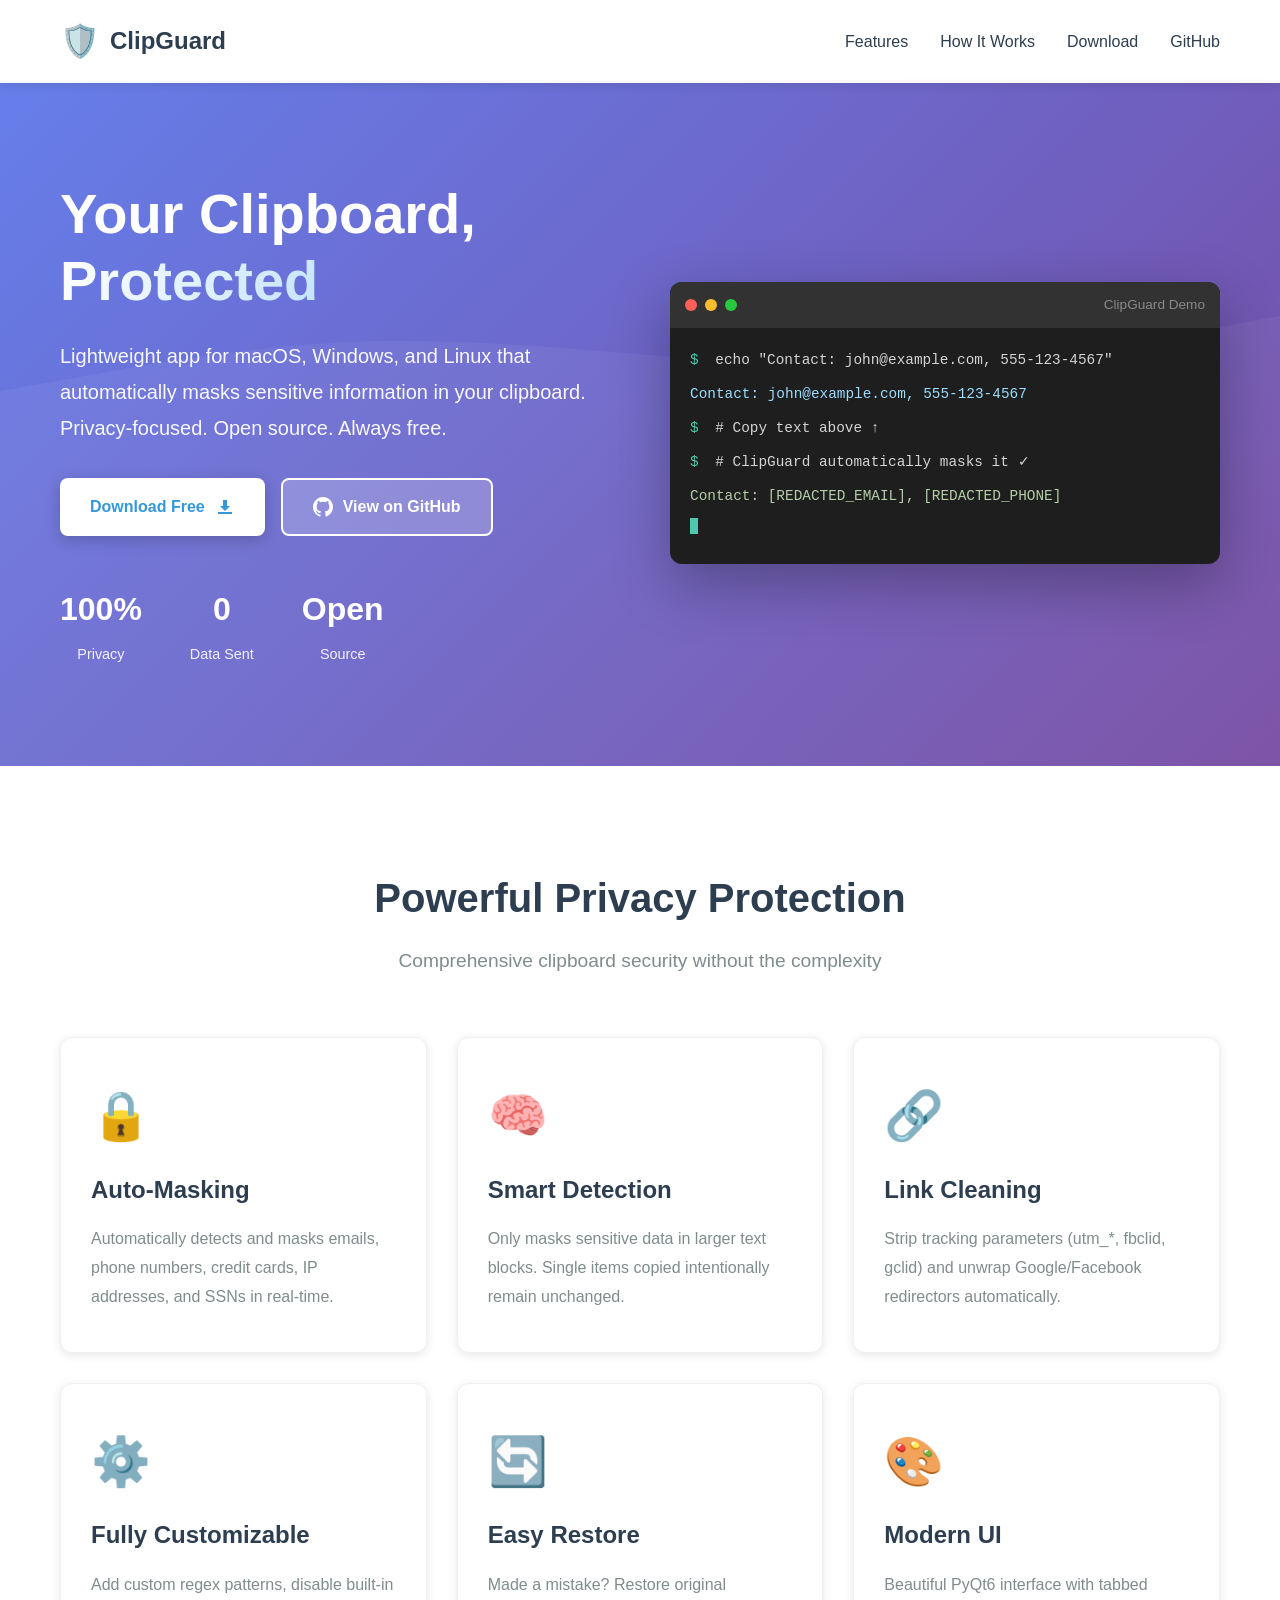
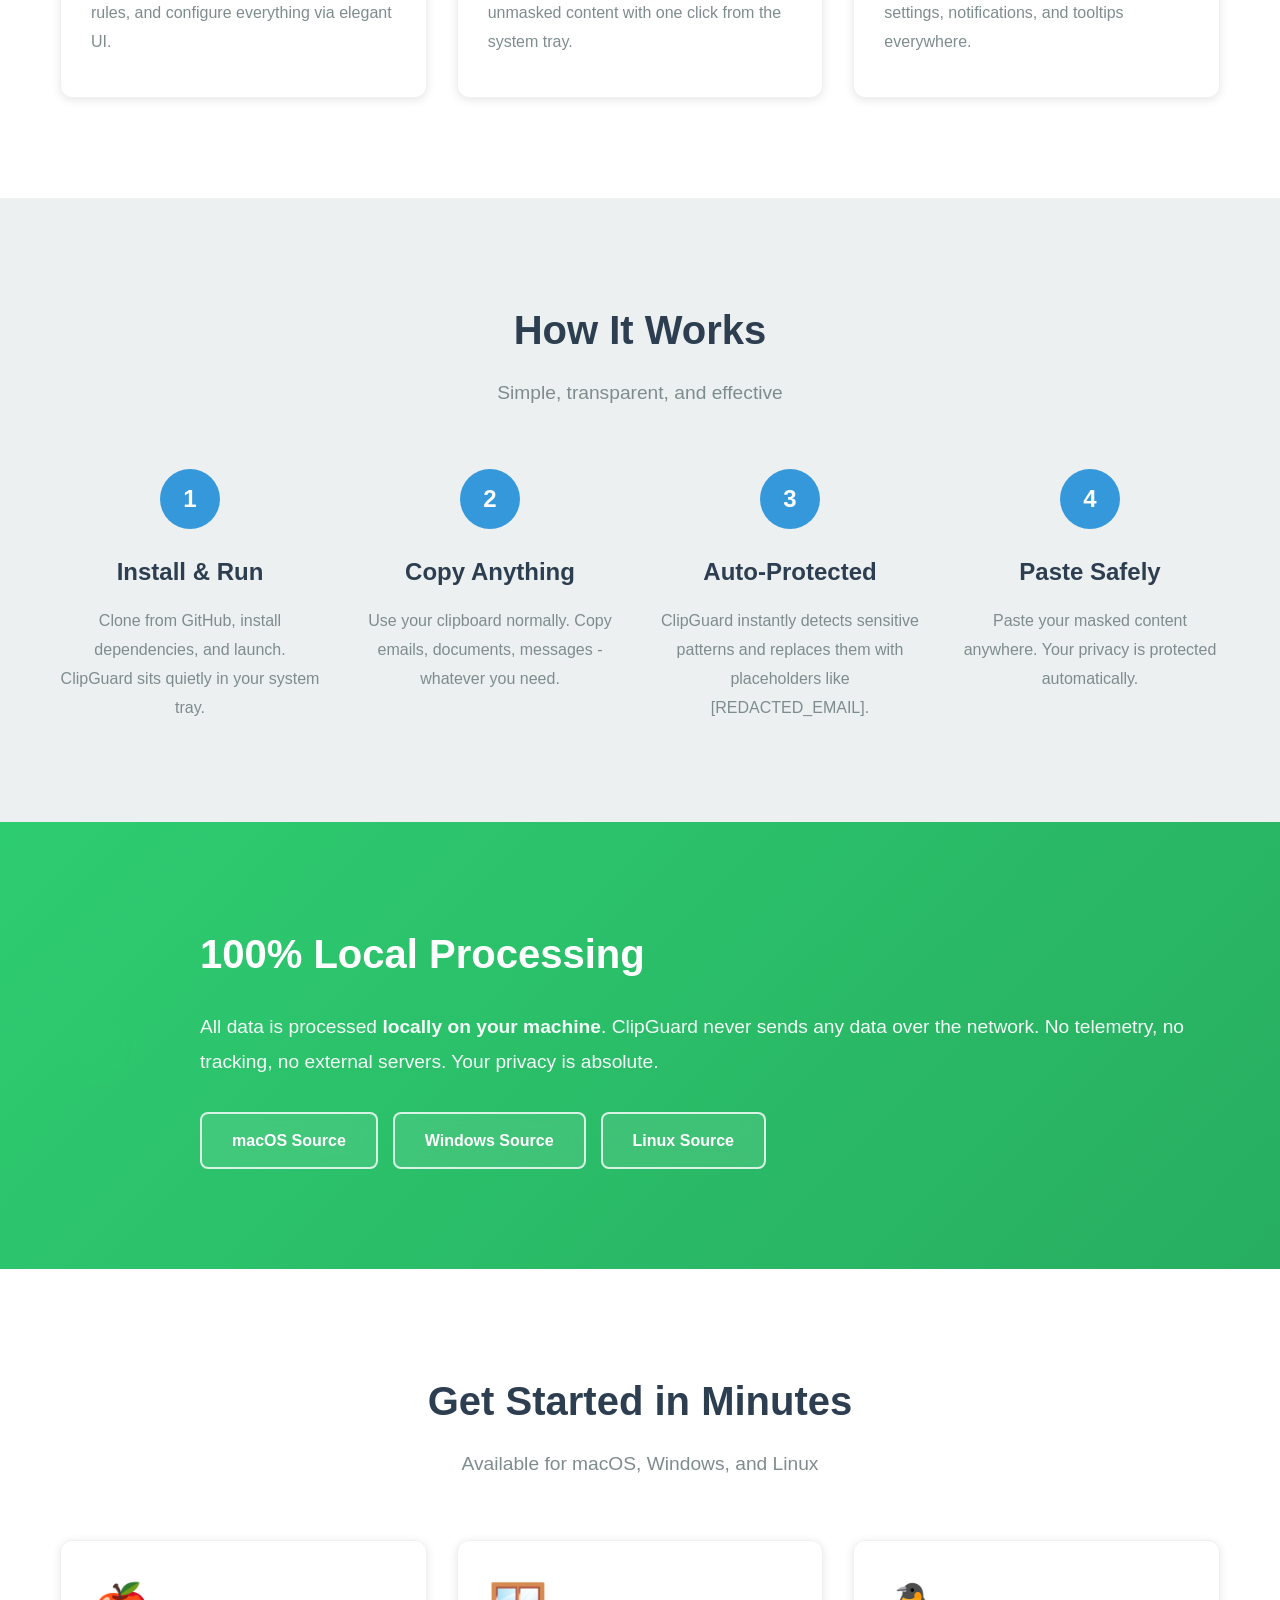
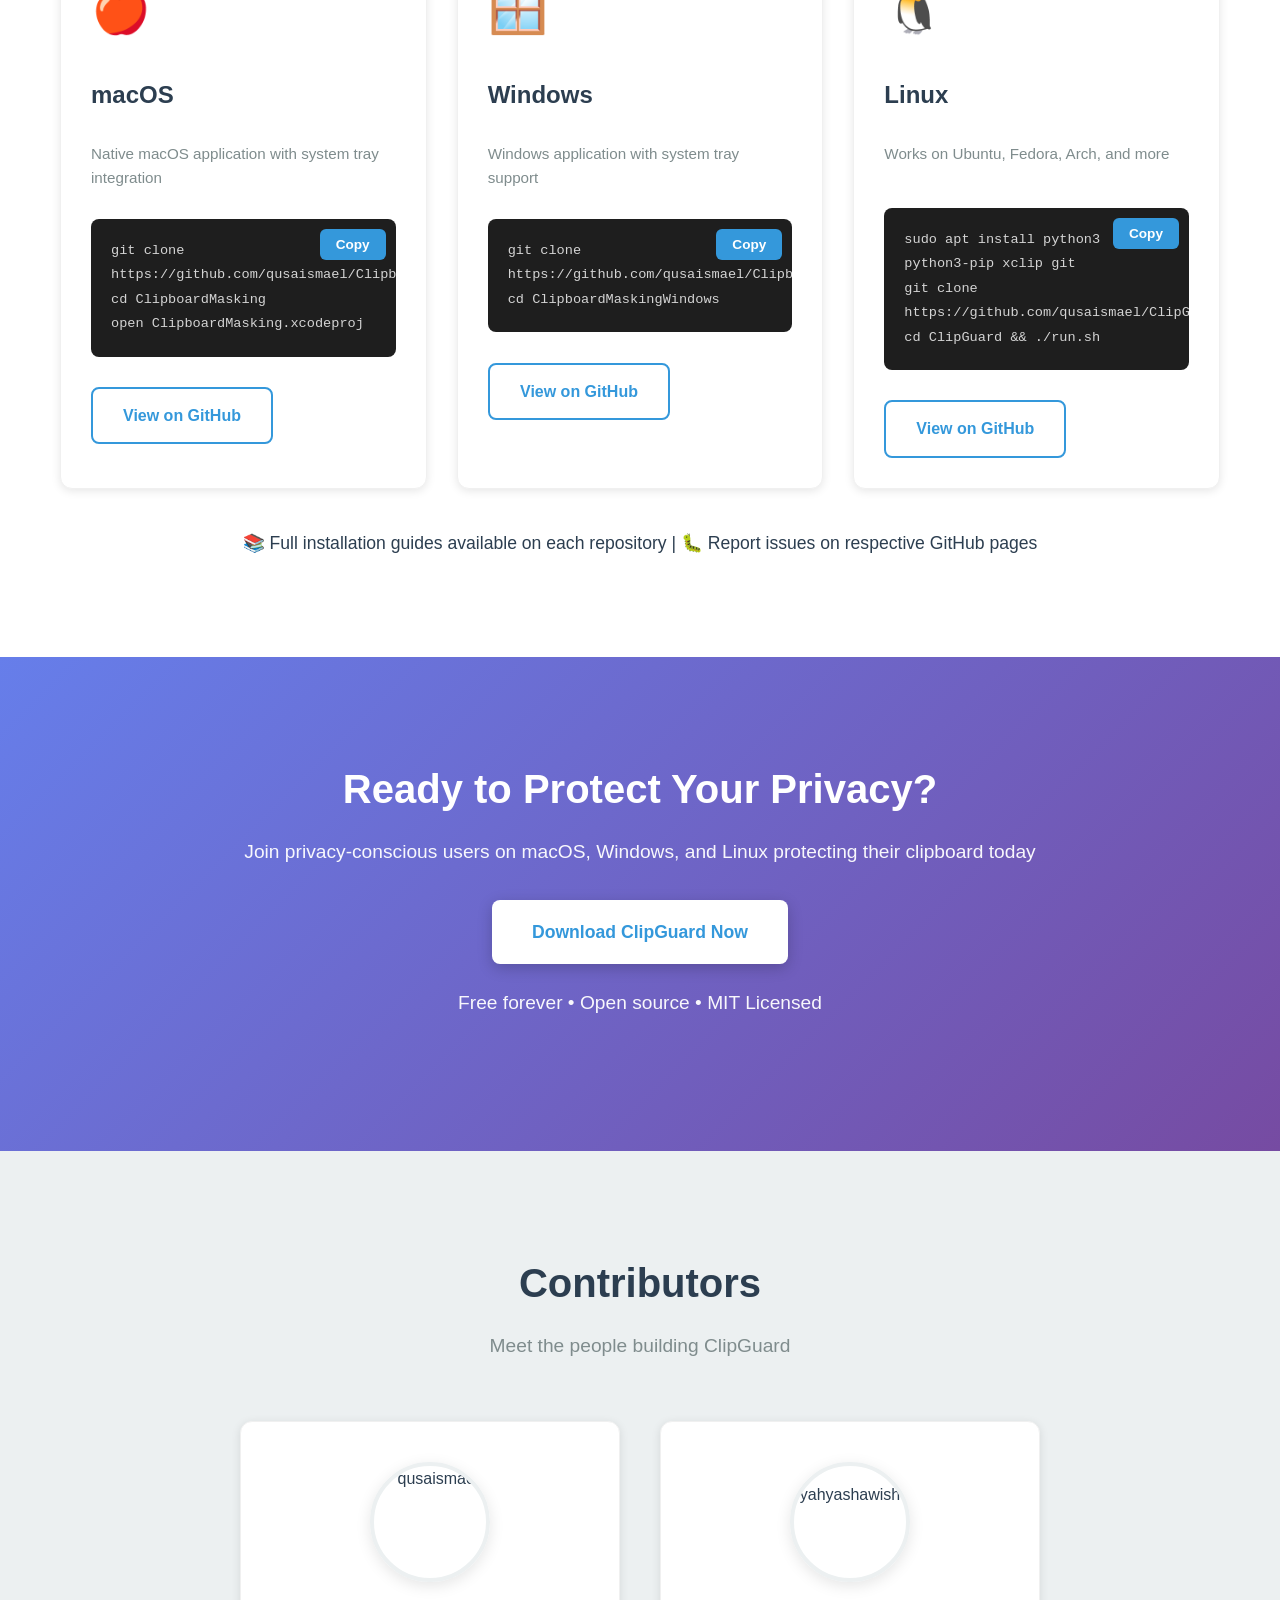
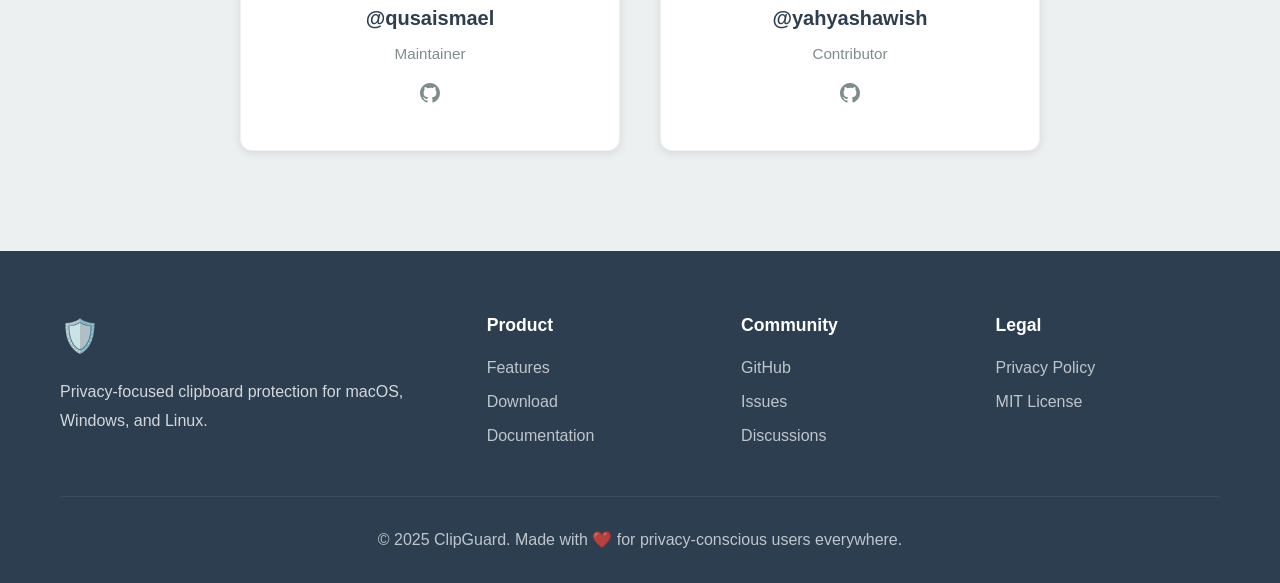
==== index.html @ 26ef67e1 "fix: copy visible ClipGuard commands and expose mobile menu" ====
<!DOCTYPE html>
<html lang="en">
<head>
    <meta charset="UTF-8">
    <meta name="viewport" content="width=device-width, initial-scale=1.0">
    <meta name="description" content="ClipGuard - Privacy-focused clipboard protection for macOS, Windows, and Linux. Automatically mask sensitive data like emails, phone numbers, and credit cards.">
    <meta name="keywords" content="clipboard, privacy, macOS, Windows, Linux, security, data masking, open source">
    <meta name="author" content="ClipGuard">
    <meta property="og:title" content="ClipGuard - Protect Your Clipboard Privacy">
    <meta property="og:description" content="Lightweight system tray app that automatically masks sensitive information in your clipboard. Available for macOS, Windows, and Linux.">
    <meta property="og:type" content="website">
    <meta property="og:url" content="https://clipguard.dev">
    <meta name="twitter:card" content="summary_large_image">
    <title>ClipGuard - Protect Your Clipboard Privacy</title>
    <link rel="stylesheet" href="css/styles.css">
    <link rel="icon" type="image/svg+xml" href="data:image/svg+xml,<svg xmlns='http://www.w3.org/2000/svg' viewBox='0 0 100 100'><text y='.9em' font-size='90'>🛡️</text></svg>">
</head>
<body>
    <!-- Navigation -->
    <nav class="navbar">
        <div class="container nav-container">
            <div class="logo">
                <span class="logo-icon">🛡️</span>
                <span class="logo-text">ClipGuard</span>
            </div>
            <ul class="nav-links" id="primary-nav">
                <li><a href="#features">Features</a></li>
                <li><a href="#how-it-works">How It Works</a></li>
                <li><a href="#download">Download</a></li>
                <li><a href="https://github.com/qusaismael/ClipGuard" target="_blank">GitHub</a></li>
            </ul>
            <button type="button" class="hamburger" aria-label="Menu" aria-expanded="false" aria-controls="primary-nav">
                <span></span>
                <span></span>
                <span></span>
            </button>
        </div>
    </nav>

    <!-- Hero Section -->
    <section class="hero">
        <div class="container">
            <div class="hero-content">
                <div class="hero-text">
                    <h1 class="hero-title">Your Clipboard, <span class="gradient-text">Protected</span></h1>
                    <p class="hero-subtitle">Lightweight app for macOS, Windows, and Linux that automatically masks sensitive information in your clipboard. Privacy-focused. Open source. Always free.</p>
                    <div class="hero-buttons">
                        <a href="#download" class="btn btn-primary">
                            <span>Download Free</span>
                            <svg width="20" height="20" viewBox="0 0 20 20" fill="none">
                                <path d="M10 14L5 9H8V3H12V9H15L10 14Z" fill="currentColor"/>
                                <path d="M3 17H17V15H3V17Z" fill="currentColor"/>
                            </svg>
                        </a>
                        <a href="https://github.com/qusaismael/ClipGuard" class="btn btn-secondary" target="_blank">
                            <svg width="20" height="20" viewBox="0 0 20 20" fill="currentColor">
                                <path d="M10 0C4.477 0 0 4.477 0 10c0 4.42 2.865 8.166 6.839 9.489.5.092.682-.217.682-.482 0-.237-.008-.866-.013-1.7-2.782.603-3.369-1.34-3.369-1.34-.454-1.156-1.11-1.463-1.11-1.463-.908-.62.069-.608.069-.608 1.003.07 1.531 1.03 1.531 1.03.892 1.529 2.341 1.087 2.91.831.092-.646.35-1.086.636-1.336-2.22-.253-4.555-1.11-4.555-4.943 0-1.091.39-1.984 1.029-2.683-.103-.253-.446-1.27.098-2.647 0 0 .84-.269 2.75 1.025A9.578 9.578 0 0110 4.836c.85.004 1.705.114 2.504.336 1.909-1.294 2.747-1.025 2.747-1.025.546 1.377.203 2.394.1 2.647.64.699 1.028 1.592 1.028 2.683 0 3.842-2.339 4.687-4.566 4.935.359.309.678.919.678 1.852 0 1.336-.012 2.415-.012 2.743 0 .267.18.578.688.48C17.137 18.163 20 14.418 20 10c0-5.523-4.477-10-10-10z"/>
                            </svg>
                            <span>View on GitHub</span>
                        </a>
                    </div>
                    <div class="hero-stats">
                        <div class="stat">
                            <div class="stat-number">100%</div>
                            <div class="stat-label">Privacy</div>
                        </div>
                        <div class="stat">
                            <div class="stat-number">0</div>
                            <div class="stat-label">Data Sent</div>
                        </div>
                        <div class="stat">
                            <div class="stat-number">Open</div>
                            <div class="stat-label">Source</div>
                        </div>
                    </div>
                </div>
                <div class="hero-visual">
                    <div class="terminal-window">
                        <div class="terminal-header">
                            <span class="terminal-dot red"></span>
                            <span class="terminal-dot yellow"></span>
                            <span class="terminal-dot green"></span>
                            <span class="terminal-title">ClipGuard Demo</span>
                        </div>
                        <div class="terminal-body">
                            <div class="terminal-line">
                                <span class="prompt">$</span> echo "Contact: john@example.com, 555-123-4567"
                            </div>
                            <div class="terminal-line output">
                                <span class="before-mask">Contact: john@example.com, 555-123-4567</span>
                            </div>
                            <div class="terminal-line">
                                <span class="prompt">$</span> # Copy text above ↑
                            </div>
                            <div class="terminal-line">
                                <span class="prompt">$</span> # ClipGuard automatically masks it ✓
                            </div>
                            <div class="terminal-line output">
                                <span class="after-mask">Contact: [REDACTED_EMAIL], [REDACTED_PHONE]</span>
                            </div>
                            <div class="terminal-cursor"></div>
                        </div>
                    </div>
                </div>
            </div>
        </div>
    </section>

    <!-- Features Section -->
    <section id="features" class="features">
        <div class="container">
            <div class="section-header">
                <h2>Powerful Privacy Protection</h2>
                <p>Comprehensive clipboard security without the complexity</p>
            </div>
            <div class="features-grid">
                <div class="feature-card">
                    <div class="feature-icon">🔒</div>
                    <h3>Auto-Masking</h3>
                    <p>Automatically detects and masks emails, phone numbers, credit cards, IP addresses, and SSNs in real-time.</p>
                </div>
                <div class="feature-card">
                    <div class="feature-icon">🧠</div>
                    <h3>Smart Detection</h3>
                    <p>Only masks sensitive data in larger text blocks. Single items copied intentionally remain unchanged.</p>
                </div>
                <div class="feature-card">
                    <div class="feature-icon">🔗</div>
                    <h3>Link Cleaning</h3>
                    <p>Strip tracking parameters (utm_*, fbclid, gclid) and unwrap Google/Facebook redirectors automatically.</p>
                </div>
                <div class="feature-card">
                    <div class="feature-icon">⚙️</div>
                    <h3>Fully Customizable</h3>
                    <p>Add custom regex patterns, disable built-in rules, and configure everything via elegant UI.</p>
                </div>
                <div class="feature-card">
                    <div class="feature-icon">🔄</div>
                    <h3>Easy Restore</h3>
                    <p>Made a mistake? Restore original unmasked content with one click from the system tray.</p>
                </div>
                <div class="feature-card">
                    <div class="feature-icon">🎨</div>
                    <h3>Modern UI</h3>
                    <p>Beautiful PyQt6 interface with tabbed settings, notifications, and tooltips everywhere.</p>
                </div>
            </div>
        </div>
    </section>

    <!-- How It Works Section -->
    <section id="how-it-works" class="how-it-works">
        <div class="container">
            <div class="section-header">
                <h2>How It Works</h2>
                <p>Simple, transparent, and effective</p>
            </div>
            <div class="steps">
                <div class="step">
                    <div class="step-number">1</div>
                    <div class="step-content">
                        <h3>Install & Run</h3>
                        <p>Clone from GitHub, install dependencies, and launch. ClipGuard sits quietly in your system tray.</p>
                    </div>
                </div>
                <div class="step">
                    <div class="step-number">2</div>
                    <div class="step-content">
                        <h3>Copy Anything</h3>
                        <p>Use your clipboard normally. Copy emails, documents, messages - whatever you need.</p>
                    </div>
                </div>
                <div class="step">
                    <div class="step-number">3</div>
                    <div class="step-content">
                        <h3>Auto-Protected</h3>
                        <p>ClipGuard instantly detects sensitive patterns and replaces them with placeholders like [REDACTED_EMAIL].</p>
                    </div>
                </div>
                <div class="step">
                    <div class="step-number">4</div>
                    <div class="step-content">
                        <h3>Paste Safely</h3>
                        <p>Paste your masked content anywhere. Your privacy is protected automatically.</p>
                    </div>
                </div>
            </div>
        </div>
    </section>

    <!-- Security Section -->
    <section class="security">
        <div class="container">
            <div class="security-content">
                <div class="security-badge">
                    <svg width="80" height="80" viewBox="0 0 80 80" fill="none">
                        <circle cx="40" cy="40" r="35" stroke="#2ECC71" stroke-width="3" fill="none" opacity="0.2"/>
                        <circle cx="40" cy="40" r="28" fill="#2ECC71" opacity="0.1"/>
                        <text x="40" y="55" font-size="45" text-anchor="middle">🔐</text>
                    </svg>
                </div>
                <div class="security-text">
                    <h2>100% Local Processing</h2>
                    <p>All data is processed <strong>locally on your machine</strong>. ClipGuard never sends any data over the network. No telemetry, no tracking, no external servers. Your privacy is absolute.</p>
                    <div class="security-buttons">
                        <a href="https://github.com/qusaismael/ClipboardMasking" class="btn btn-outline" target="_blank">macOS Source</a>
                        <a href="https://github.com/qusaismael/ClipboardMaskingWindows" class="btn btn-outline" target="_blank">Windows Source</a>
                        <a href="https://github.com/qusaismael/ClipGuard" class="btn btn-outline" target="_blank">Linux Source</a>
                    </div>
                </div>
            </div>
        </div>
    </section>

    <!-- Download Section -->
    <section id="download" class="download">
        <div class="container">
            <div class="section-header">
                <h2>Get Started in Minutes</h2>
                <p>Available for macOS, Windows, and Linux</p>
            </div>
            <div class="download-cards">
                <div class="download-card">
                    <div class="distro-icon">🍎</div>
                    <h3>macOS</h3>
                    <p class="os-description">Native macOS application with system tray integration</p>
                    <div class="code-block">
                        <code>git clone https://github.com/qusaismael/ClipboardMasking.git
cd ClipboardMasking
open ClipboardMasking.xcodeproj</code>
                        <button class="copy-btn">Copy</button>
                    </div>
                    <div class="download-links">
                        <a href="https://github.com/qusaismael/ClipboardMasking" class="btn btn-outline" target="_blank">View on GitHub</a>
                    </div>
                </div>
                <div class="download-card">
                    <div class="distro-icon">🪟</div>
                    <h3>Windows</h3>
                    <p class="os-description">Windows application with system tray support</p>
                    <div class="code-block">
                        <code>git clone https://github.com/qusaismael/ClipboardMaskingWindows.git
cd ClipboardMaskingWindows
</code>
                        <button class="copy-btn">Copy</button>
                    </div>
                    <div class="download-links">
                        <a href="https://github.com/qusaismael/ClipboardMaskingWindows" class="btn btn-outline" target="_blank">View on GitHub</a>
                    </div>
                </div>
                <div class="download-card">
                    <div class="distro-icon">🐧</div>
                    <h3>Linux</h3>
                    <p class="os-description">Works on Ubuntu, Fedora, Arch, and more</p>
                    <div class="code-block">
                        <code>sudo apt install python3 python3-pip xclip git
git clone https://github.com/qusaismael/ClipGuard.git
cd ClipGuard && ./run.sh</code>
                        <button class="copy-btn">Copy</button>
                    </div>
                    <div class="download-links">
                        <a href="https://github.com/qusaismael/ClipGuard" class="btn btn-outline" target="_blank">View on GitHub</a>
                    </div>
                </div>
            </div>
            <div class="download-footer">
                <p>📚 Full installation guides available on each repository | 🐛 Report issues on respective GitHub pages</p>
            </div>
        </div>
    </section>

    <!-- CTA Section -->
    <section class="cta">
        <div class="container">
            <h2>Ready to Protect Your Privacy?</h2>
            <p>Join privacy-conscious users on macOS, Windows, and Linux protecting their clipboard today</p>
            <a href="#download" class="btn btn-primary btn-large">Download ClipGuard Now</a>
            <p class="cta-note">Free forever • Open source • MIT Licensed</p>
        </div>
    </section>

    <!-- Contributors Section -->
    <section class="contributors">
        <div class="container">
            <div class="section-header">
                <h2>Contributors</h2>
                <p>Meet the people building ClipGuard</p>
            </div>
            <div class="contributors-grid">
                <a href="https://github.com/qusaismael" target="_blank" class="contributor-card">
                    <div class="contributor-avatar">
                        <img src="https://avatars.githubusercontent.com/u/192235066?v=4" alt="qusaismael">
                    </div>
                    <h3>@qusaismael</h3>
                    <p class="contributor-role">Maintainer</p>
                    <div class="github-icon">
                        <svg width="20" height="20" viewBox="0 0 20 20" fill="currentColor">
                            <path d="M10 0C4.477 0 0 4.477 0 10c0 4.42 2.865 8.166 6.839 9.489.5.092.682-.217.682-.482 0-.237-.008-.866-.013-1.7-2.782.603-3.369-1.34-3.369-1.34-.454-1.156-1.11-1.463-1.11-1.463-.908-.62.069-.608.069-.608 1.003.07 1.531 1.03 1.531 1.03.892 1.529 2.341 1.087 2.91.831.092-.646.35-1.086.636-1.336-2.22-.253-4.555-1.11-4.555-4.943 0-1.091.39-1.984 1.029-2.683-.103-.253-.446-1.27.098-2.647 0 0 .84-.269 2.75 1.025A9.578 9.578 0 0110 4.836c.85.004 1.705.114 2.504.336 1.909-1.294 2.747-1.025 2.747-1.025.546 1.377.203 2.394.1 2.647.64.699 1.028 1.592 1.028 2.683 0 3.842-2.339 4.687-4.566 4.935.359.309.678.919.678 1.852 0 1.336-.012 2.415-.012 2.743 0 .267.18.578.688.48C17.137 18.163 20 14.418 20 10c0-5.523-4.477-10-10-10z"/>
                        </svg>
                    </div>
                </a>
                <a href="https://github.com/yahyashawish" target="_blank" class="contributor-card">
                    <div class="contributor-avatar">
                        <img src="https://avatars.githubusercontent.com/u/190113223?v=4" alt="yahyashawish">
                    </div>
                    <h3>@yahyashawish</h3>
                    <p class="contributor-role">Contributor</p>
                    <div class="github-icon">
                        <svg width="20" height="20" viewBox="0 0 20 20" fill="currentColor">
                            <path d="M10 0C4.477 0 0 4.477 0 10c0 4.42 2.865 8.166 6.839 9.489.5.092.682-.217.682-.482 0-.237-.008-.866-.013-1.7-2.782.603-3.369-1.34-3.369-1.34-.454-1.156-1.11-1.463-1.11-1.463-.908-.62.069-.608.069-.608 1.003.07 1.531 1.03 1.531 1.03.892 1.529 2.341 1.087 2.91.831.092-.646.35-1.086.636-1.336-2.22-.253-4.555-1.11-4.555-4.943 0-1.091.39-1.984 1.029-2.683-.103-.253-.446-1.27.098-2.647 0 0 .84-.269 2.75 1.025A9.578 9.578 0 0110 4.836c.85.004 1.705.114 2.504.336 1.909-1.294 2.747-1.025 2.747-1.025.546 1.377.203 2.394.1 2.647.64.699 1.028 1.592 1.028 2.683 0 3.842-2.339 4.687-4.566 4.935.359.309.678.919.678 1.852 0 1.336-.012 2.415-.012 2.743 0 .267.18.578.688.48C17.137 18.163 20 14.418 20 10c0-5.523-4.477-10-10-10z"/>
                        </svg>
                    </div>
                </a>
            </div>
        </div>
    </section>

    <!-- Footer -->
    <footer class="footer">
        <div class="container">
            <div class="footer-content">
                <div class="footer-brand">
                    <div class="logo">
                        <span class="logo-icon">🛡️</span>
                        <span class="logo-text">ClipGuard</span>
                    </div>
                    <p>Privacy-focused clipboard protection for macOS, Windows, and Linux.</p>
                </div>
                <div class="footer-links">
                    <div class="footer-column">
                        <h4>Product</h4>
                        <ul>
                            <li><a href="#features">Features</a></li>
                            <li><a href="#download">Download</a></li>
                            <li><a href="https://github.com/qusaismael/ClipGuard#readme" target="_blank">Documentation</a></li>
                        </ul>
                    </div>
                    <div class="footer-column">
                        <h4>Community</h4>
                        <ul>
                            <li><a href="https://github.com/qusaismael/ClipGuard" target="_blank">GitHub</a></li>
                            <li><a href="https://github.com/qusaismael/ClipGuard/issues" target="_blank">Issues</a></li>
                            <li><a href="https://github.com/qusaismael/ClipGuard/discussions" target="_blank">Discussions</a></li>
                        </ul>
                    </div>
                    <div class="footer-column">
                        <h4>Legal</h4>
                        <ul>
                            <li><a href="privacy.html">Privacy Policy</a></li>
                            <li><a href="https://github.com/qusaismael/ClipGuard/blob/main/LICENSE" target="_blank">MIT License</a></li>
                        </ul>
                    </div>
                </div>
            </div>
            <div class="footer-bottom">
                <p>&copy; 2025 ClipGuard. Made with ❤️ for privacy-conscious users everywhere.</p>
            </div>
        </div>
    </footer>

    <script src="js/main.js"></script>
</body>
</html>
---- css/styles.css ----
/* Reset and Base Styles */
* {
    margin: 0;
    padding: 0;
    box-sizing: border-box;
}

:root {
    --primary-color: #3498db;
    --primary-dark: #2980b9;
    --secondary-color: #2ecc71;
    --danger-color: #e74c3c;
    --dark: #2c3e50;
    --dark-light: #34495e;
    --gray: #7f8c8d;
    --gray-light: #bdc3c7;
    --bg-light: #ecf0f1;
    --white: #ffffff;
    --shadow: 0 2px 10px rgba(0, 0, 0, 0.1);
    --shadow-lg: 0 10px 40px rgba(0, 0, 0, 0.15);
    --transition: all 0.3s cubic-bezier(0.4, 0, 0.2, 1);
}

html {
    scroll-behavior: smooth;
}

body {
    font-family: -apple-system, BlinkMacSystemFont, 'Segoe UI', Roboto, 'Helvetica Neue', Arial, sans-serif;
    line-height: 1.6;
    color: var(--dark);
    background: var(--white);
    overflow-x: hidden;
}

.container {
    max-width: 1200px;
    margin: 0 auto;
    padding: 0 20px;
}

/* Navigation */
.navbar {
    position: fixed;
    top: 0;
    left: 0;
    right: 0;
    background: rgba(255, 255, 255, 0.95);
    backdrop-filter: blur(10px);
    box-shadow: var(--shadow);
    z-index: 1000;
    padding: 1rem 0;
}

.nav-container {
    display: flex;
    justify-content: space-between;
    align-items: center;
}

.logo {
    display: flex;
    align-items: center;
    gap: 10px;
    font-size: 1.5rem;
    font-weight: 700;
    color: var(--dark);
}

.logo-icon {
    font-size: 2rem;
}

.nav-links {
    display: flex;
    list-style: none;
    gap: 2rem;
    align-items: center;
}

.nav-links a {
    text-decoration: none;
    color: var(--dark);
    font-weight: 500;
    transition: var(--transition);
    position: relative;
}

.nav-links a::after {
    content: '';
    position: absolute;
    bottom: -5px;
    left: 0;
    width: 0;
    height: 2px;
    background: var(--primary-color);
    transition: var(--transition);
}

.nav-links a:hover::after {
    width: 100%;
}

.nav-links a:hover {
    color: var(--primary-color);
}

.hamburger {
    display: none;
    flex-direction: column;
    gap: 5px;
    cursor: pointer;
    min-width: 44px;
    min-height: 44px;
    align-items: center;
    justify-content: center;
    padding: 0;
    border: 0;
    background: transparent;
    color: var(--dark);
}

.hamburger:focus-visible {
    outline: 3px solid currentColor;
    outline-offset: 2px;
}

.hamburger span {
    width: 25px;
    height: 3px;
    background: var(--dark);
    transition: var(--transition);
    border-radius: 3px;
}

/* Hero Section */
.hero {
    margin-top: 80px;
    padding: 100px 0;
    background: linear-gradient(135deg, #667eea 0%, #764ba2 100%);
    color: white;
    position: relative;
    overflow: hidden;
}

.hero::before {
    content: '';
    position: absolute;
    top: 0;
    left: 0;
    right: 0;
    bottom: 0;
    background: url('data:image/svg+xml,<svg xmlns="http://www.w3.org/2000/svg" viewBox="0 0 1440 320"><path fill="%23ffffff" fill-opacity="0.05" d="M0,96L48,112C96,128,192,160,288,160C384,160,480,128,576,122.7C672,117,768,139,864,133.3C960,128,1056,96,1152,90.7C1248,85,1344,107,1392,117.3L1440,128L1440,320L1392,320C1344,320,1248,320,1152,320C1056,320,960,320,864,320C768,320,672,320,576,320C480,320,384,320,288,320C192,320,96,320,48,320L0,320Z"></path></svg>') no-repeat bottom;
    background-size: cover;
}

.hero-content {
    display: grid;
    grid-template-columns: 1fr 1fr;
    gap: 60px;
    align-items: center;
    position: relative;
    z-index: 1;
}

.hero-title {
    font-size: 3.5rem;
    font-weight: 800;
    line-height: 1.2;
    margin-bottom: 1.5rem;
}

.gradient-text {
    background: linear-gradient(120deg, #fff 0%, #c3e4ff 100%);
    -webkit-background-clip: text;
    -webkit-text-fill-color: transparent;
    background-clip: text;
}

.hero-subtitle {
    font-size: 1.25rem;
    line-height: 1.8;
    margin-bottom: 2rem;
    opacity: 0.95;
}

.hero-buttons {
    display: flex;
    gap: 1rem;
    margin-bottom: 3rem;
    flex-wrap: wrap;
}

.btn {
    display: inline-flex;
    align-items: center;
    gap: 10px;
    padding: 14px 30px;
    border-radius: 8px;
    text-decoration: none;
    font-weight: 600;
    transition: var(--transition);
    cursor: pointer;
    border: none;
    font-size: 1rem;
}

.btn-primary {
    background: var(--white);
    color: var(--primary-color);
    box-shadow: 0 4px 15px rgba(0, 0, 0, 0.2);
}

.btn-primary:hover {
    transform: translateY(-2px);
    box-shadow: 0 6px 20px rgba(0, 0, 0, 0.3);
}

.btn-secondary {
    background: rgba(255, 255, 255, 0.2);
    color: white;
    border: 2px solid white;
}

.btn-secondary:hover {
    background: white;
    color: var(--primary-color);
}

.btn-outline {
    background: transparent;
    color: var(--primary-color);
    border: 2px solid var(--primary-color);
}

.btn-outline:hover {
    background: var(--primary-color);
    color: white;
}

.btn-large {
    padding: 18px 40px;
    font-size: 1.1rem;
}

.hero-stats {
    display: flex;
    gap: 3rem;
}

.stat {
    text-align: center;
}

.stat-number {
    font-size: 2rem;
    font-weight: 700;
    margin-bottom: 0.5rem;
}

.stat-label {
    font-size: 0.9rem;
    opacity: 0.9;
}

/* Terminal Window */
.terminal-window {
    background: #1e1e1e;
    border-radius: 12px;
    overflow: hidden;
    box-shadow: 0 20px 60px rgba(0, 0, 0, 0.3);
    animation: fadeInUp 0.8s ease;
}

.terminal-header {
    background: #323232;
    padding: 12px 15px;
    display: flex;
    align-items: center;
    gap: 8px;
}

.terminal-dot {
    width: 12px;
    height: 12px;
    border-radius: 50%;
}

.terminal-dot.red { background: #ff5f56; }
.terminal-dot.yellow { background: #ffbd2e; }
.terminal-dot.green { background: #27c93f; }

.terminal-title {
    margin-left: auto;
    color: #888;
    font-size: 0.85rem;
}

.terminal-body {
    padding: 20px;
    font-family: 'Monaco', 'Menlo', 'Courier New', monospace;
    font-size: 0.9rem;
    line-height: 1.8;
}

.terminal-line {
    margin-bottom: 8px;
    color: #d4d4d4;
}

.prompt {
    color: #4ec9b0;
    margin-right: 8px;
}

.output {
    color: #ce9178;
}

.before-mask {
    color: #9cdcfe;
}

.after-mask {
    color: #b5cea8;
    animation: highlight 1s ease;
}

.terminal-cursor {
    display: inline-block;
    width: 8px;
    height: 16px;
    background: #4ec9b0;
    animation: blink 1s infinite;
}

@keyframes blink {
    0%, 50% { opacity: 1; }
    51%, 100% { opacity: 0; }
}

@keyframes highlight {
    0% { background: rgba(181, 206, 168, 0.3); }
    100% { background: transparent; }
}

@keyframes fadeInUp {
    from {
        opacity: 0;
        transform: translateY(30px);
    }
    to {
        opacity: 1;
        transform: translateY(0);
    }
}

/* Features Section */
.features {
    padding: 100px 0;
    background: var(--white);
}

.section-header {
    text-align: center;
    margin-bottom: 60px;
}

.section-header h2 {
    font-size: 2.5rem;
    font-weight: 700;
    margin-bottom: 1rem;
    color: var(--dark);
}

.section-header p {
    font-size: 1.2rem;
    color: var(--gray);
}

.features-grid {
    display: grid;
    grid-template-columns: repeat(auto-fit, minmax(300px, 1fr));
    gap: 30px;
}

.feature-card {
    background: white;
    padding: 40px 30px;
    border-radius: 12px;
    box-shadow: var(--shadow);
    transition: var(--transition);
    border: 1px solid #f0f0f0;
}

.feature-card:hover {
    transform: translateY(-5px);
    box-shadow: var(--shadow-lg);
}

.feature-icon {
    font-size: 3rem;
    margin-bottom: 1rem;
}

.feature-card h3 {
    font-size: 1.5rem;
    margin-bottom: 1rem;
    color: var(--dark);
}

.feature-card p {
    color: var(--gray);
    line-height: 1.8;
}

/* How It Works Section */
.how-it-works {
    padding: 100px 0;
    background: var(--bg-light);
}

.steps {
    display: grid;
    grid-template-columns: repeat(auto-fit, minmax(250px, 1fr));
    gap: 40px;
    margin-top: 60px;
}

.step {
    text-align: center;
}

.step-number {
    width: 60px;
    height: 60px;
    background: var(--primary-color);
    color: white;
    border-radius: 50%;
    display: flex;
    align-items: center;
    justify-content: center;
    font-size: 1.5rem;
    font-weight: 700;
    margin: 0 auto 1.5rem;
}

.step-content h3 {
    font-size: 1.5rem;
    margin-bottom: 1rem;
    color: var(--dark);
}

.step-content p {
    color: var(--gray);
    line-height: 1.8;
}

/* Security Section */
.security {
    padding: 100px 0;
    background: linear-gradient(135deg, #2ecc71 0%, #27ae60 100%);
    color: white;
}

.security-content {
    display: grid;
    grid-template-columns: auto 1fr;
    gap: 60px;
    align-items: center;
}

.security-badge {
    display: flex;
    align-items: center;
    justify-content: center;
}

.security-text h2 {
    font-size: 2.5rem;
    margin-bottom: 1.5rem;
}

.security-text p {
    font-size: 1.2rem;
    line-height: 1.8;
    margin-bottom: 2rem;
    opacity: 0.95;
}

.security-buttons {
    display: flex;
    gap: 15px;
    flex-wrap: wrap;
}

.security-buttons .btn-outline {
    background: rgba(255, 255, 255, 0.1);
    color: white;
    border: 2px solid rgba(255, 255, 255, 0.8);
    backdrop-filter: blur(10px);
}

.security-buttons .btn-outline:hover {
    background: white;
    color: var(--secondary-color);
    border-color: white;
    transform: translateY(-2px);
    box-shadow: 0 4px 15px rgba(0, 0, 0, 0.2);
}

/* Download Section */
.download {
    padding: 100px 0;
    background: var(--white);
}

.download-cards {
    display: grid;
    grid-template-columns: repeat(auto-fit, minmax(320px, 1fr));
    gap: 30px;
    margin-top: 60px;
}

.download-card {
    background: white;
    padding: 30px;
    border-radius: 12px;
    box-shadow: var(--shadow);
    border: 1px solid #f0f0f0;
    display: flex;
    flex-direction: column;
    gap: 20px;
}

.distro-icon {
    font-size: 3rem;
    margin-bottom: 0.5rem;
}

.download-card h3 {
    font-size: 1.5rem;
    margin-bottom: 0.5rem;
    color: var(--dark);
}

.os-description {
    color: var(--gray);
    font-size: 0.95rem;
    margin-bottom: 0.5rem;
    min-height: 2.5em;
}

.download-links {
    display: flex;
    gap: 10px;
    margin-top: 10px;
}

.code-block {
    position: relative;
    background: #1e1e1e;
    border-radius: 8px;
    padding: 20px;
    overflow-x: auto;
}

.code-block code {
    font-family: 'Monaco', 'Menlo', 'Courier New', monospace;
    font-size: 0.85rem;
    line-height: 1.8;
    color: #d4d4d4;
    white-space: pre-wrap;
    display: block;
}

.copy-btn {
    position: absolute;
    top: 10px;
    right: 10px;
    background: var(--primary-color);
    color: white;
    border: none;
    padding: 8px 16px;
    border-radius: 6px;
    cursor: pointer;
    font-size: 0.85rem;
    font-weight: 600;
    transition: var(--transition);
}

.copy-btn:hover {
    background: var(--primary-dark);
}

.copy-btn.copied {
    background: var(--secondary-color);
}

.download-footer {
    text-align: center;
    margin-top: 40px;
    font-size: 1.1rem;
}

.download-footer a {
    color: var(--primary-color);
    text-decoration: none;
    font-weight: 600;
}

.download-footer a:hover {
    text-decoration: underline;
}

/* CTA Section */
.cta {
    padding: 100px 0;
    background: linear-gradient(135deg, #667eea 0%, #764ba2 100%);
    color: white;
    text-align: center;
}

.cta h2 {
    font-size: 2.5rem;
    margin-bottom: 1rem;
}

.cta p {
    font-size: 1.2rem;
    margin-bottom: 2rem;
    opacity: 0.95;
}

.cta-note {
    margin-top: 1.5rem;
    font-size: 0.9rem;
    opacity: 0.8;
}

/* Contributors Section */
.contributors {
    padding: 100px 0;
    background: var(--bg-light);
}

.contributors-grid {
    display: grid;
    grid-template-columns: repeat(auto-fit, minmax(280px, 1fr));
    gap: 40px;
    max-width: 800px;
    margin: 0 auto;
}

.contributor-card {
    background: white;
    padding: 40px 30px;
    border-radius: 12px;
    box-shadow: var(--shadow);
    text-align: center;
    text-decoration: none;
    color: var(--dark);
    transition: var(--transition);
    border: 1px solid #f0f0f0;
    position: relative;
    overflow: hidden;
}

.contributor-card::before {
    content: '';
    position: absolute;
    top: 0;
    left: 0;
    right: 0;
    height: 4px;
    background: linear-gradient(135deg, var(--primary-color) 0%, var(--secondary-color) 100%);
    transform: scaleX(0);
    transition: var(--transition);
}

.contributor-card:hover::before {
    transform: scaleX(1);
}

.contributor-card:hover {
    transform: translateY(-10px);
    box-shadow: var(--shadow-lg);
    border-color: var(--primary-color);
}

.contributor-avatar {
    width: 120px;
    height: 120px;
    margin: 0 auto 20px;
    border-radius: 50%;
    overflow: hidden;
    border: 4px solid var(--bg-light);
    box-shadow: 0 4px 15px rgba(0, 0, 0, 0.1);
    transition: var(--transition);
}

.contributor-card:hover .contributor-avatar {
    border-color: var(--primary-color);
    transform: scale(1.05);
}

.contributor-avatar img {
    width: 100%;
    height: 100%;
    object-fit: cover;
    display: block;
}

.contributor-card h3 {
    font-size: 1.25rem;
    margin-bottom: 0.5rem;
    color: var(--dark);
    font-weight: 600;
}

.contributor-role {
    color: var(--gray);
    font-size: 0.95rem;
    margin-bottom: 1rem;
}

.github-icon {
    color: var(--gray);
    transition: var(--transition);
}

.contributor-card:hover .github-icon {
    color: var(--primary-color);
}

/* Footer */
.footer {
    background: var(--dark);
    color: white;
    padding: 60px 0 30px;
}

.footer-content {
    display: grid;
    grid-template-columns: 1fr 2fr;
    gap: 60px;
    margin-bottom: 40px;
}

.footer-brand p {
    margin-top: 1rem;
    opacity: 0.8;
    line-height: 1.8;
}

.footer-links {
    display: grid;
    grid-template-columns: repeat(auto-fit, minmax(150px, 1fr));
    gap: 30px;
}

.footer-column h4 {
    margin-bottom: 1rem;
    font-size: 1.1rem;
}

.footer-column ul {
    list-style: none;
}

.footer-column ul li {
    margin-bottom: 0.5rem;
}

.footer-column a {
    color: rgba(255, 255, 255, 0.7);
    text-decoration: none;
    transition: var(--transition);
}

.footer-column a:hover {
    color: white;
}

.footer-bottom {
    text-align: center;
    padding-top: 30px;
    border-top: 1px solid rgba(255, 255, 255, 0.1);
    opacity: 0.7;
}

/* Privacy Page */
.page-content {
    margin-top: 80px;
    padding: 80px 0;
    min-height: calc(100vh - 200px);
}

.content-wrapper {
    max-width: 800px;
    margin: 0 auto;
}

.content-wrapper h1 {
    font-size: 2.5rem;
    margin-bottom: 1rem;
    color: var(--dark);
}

.last-updated {
    color: var(--gray);
    font-size: 0.9rem;
    margin-bottom: 3rem;
}

.privacy-section {
    margin-bottom: 3rem;
}

.privacy-section h2 {
    font-size: 1.8rem;
    margin-bottom: 1rem;
    color: var(--dark);
}

.privacy-section p {
    line-height: 1.8;
    margin-bottom: 1rem;
    color: var(--gray);
}

.privacy-section ul {
    margin: 1rem 0 1rem 2rem;
    line-height: 2;
}

.privacy-section li {
    color: var(--gray);
}

.highlight-box {
    background: #fff3cd;
    border-left: 4px solid #ffc107;
    padding: 1.5rem;
    margin: 1.5rem 0;
    border-radius: 4px;
}

.inline-code {
    background: var(--bg-light);
    padding: 2px 8px;
    border-radius: 4px;
    font-family: 'Monaco', 'Menlo', 'Courier New', monospace;
    font-size: 0.9rem;
    color: var(--danger-color);
}

.privacy-footer {
    background: var(--bg-light);
    padding: 2rem;
    border-radius: 8px;
    text-align: center;
    margin-top: 3rem;
}

.privacy-footer p {
    margin-bottom: 1.5rem;
}

/* Responsive Design */
@media (max-width: 768px) {
    .nav-links {
        position: fixed;
        top: 70px;
        left: -100%;
        width: 100%;
        height: calc(100vh - 70px);
        background: white;
        flex-direction: column;
        padding: 2rem;
        box-shadow: var(--shadow);
        transition: var(--transition);
    }

    .nav-links.active {
        left: 0;
    }

    .hamburger {
        display: flex;
    }

    .hero-content {
        grid-template-columns: 1fr;
        gap: 40px;
    }

    .hero-title {
        font-size: 2.5rem;
    }

    .hero-visual {
        order: -1;
    }

    .hero-stats {
        gap: 1.5rem;
    }

    .security-content {
        grid-template-columns: 1fr;
        text-align: center;
    }

    .footer-content {
        grid-template-columns: 1fr;
        gap: 40px;
    }

    .steps {
        grid-template-columns: 1fr;
    }
}

/* Animations */
@keyframes slideInUp {
    from {
        opacity: 0;
        transform: translateY(50px);
    }
    to {
        opacity: 1;
        transform: translateY(0);
    }
}

.feature-card,
.download-card,
.step {
    animation: slideInUp 0.6s ease both;
}

.feature-card:nth-child(1) { animation-delay: 0.1s; }
.feature-card:nth-child(2) { animation-delay: 0.2s; }
.feature-card:nth-child(3) { animation-delay: 0.3s; }
.feature-card:nth-child(4) { animation-delay: 0.4s; }
.feature-card:nth-child(5) { animation-delay: 0.5s; }
.feature-card:nth-child(6) { animation-delay: 0.6s; }
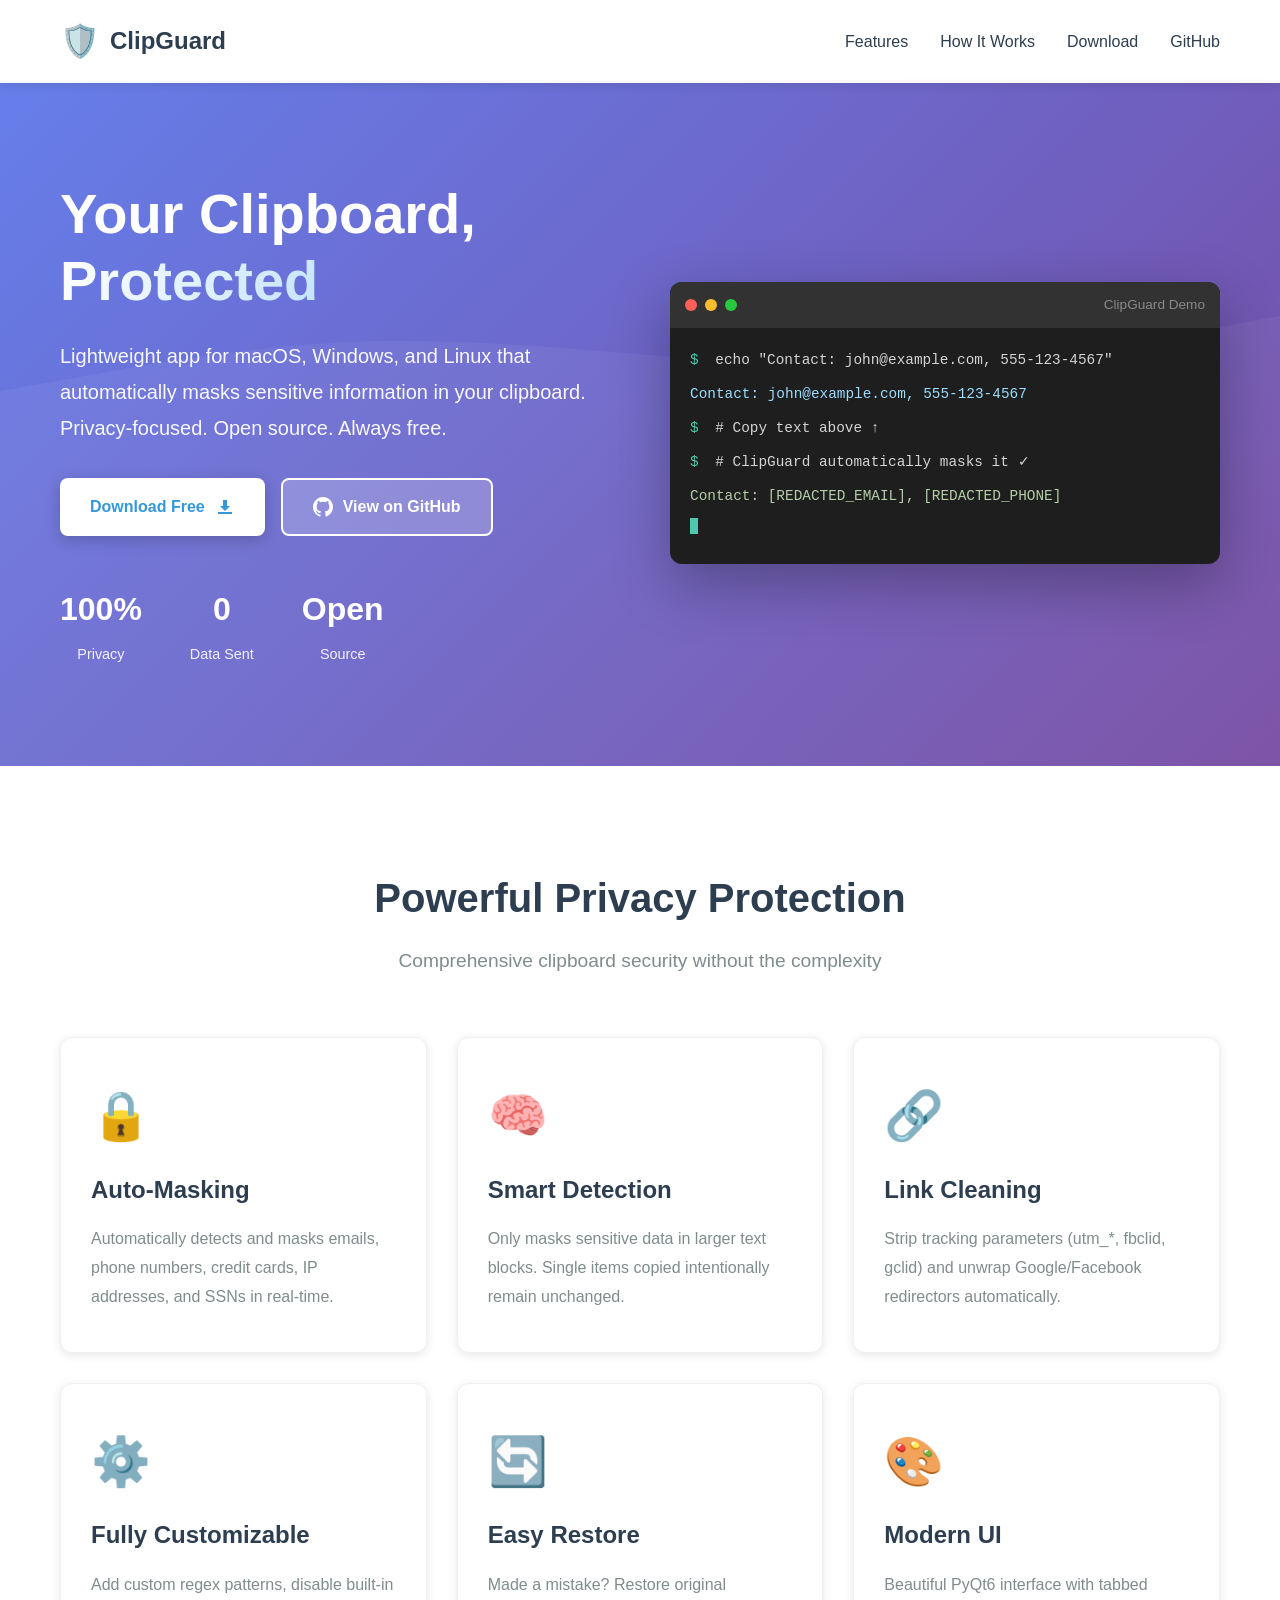
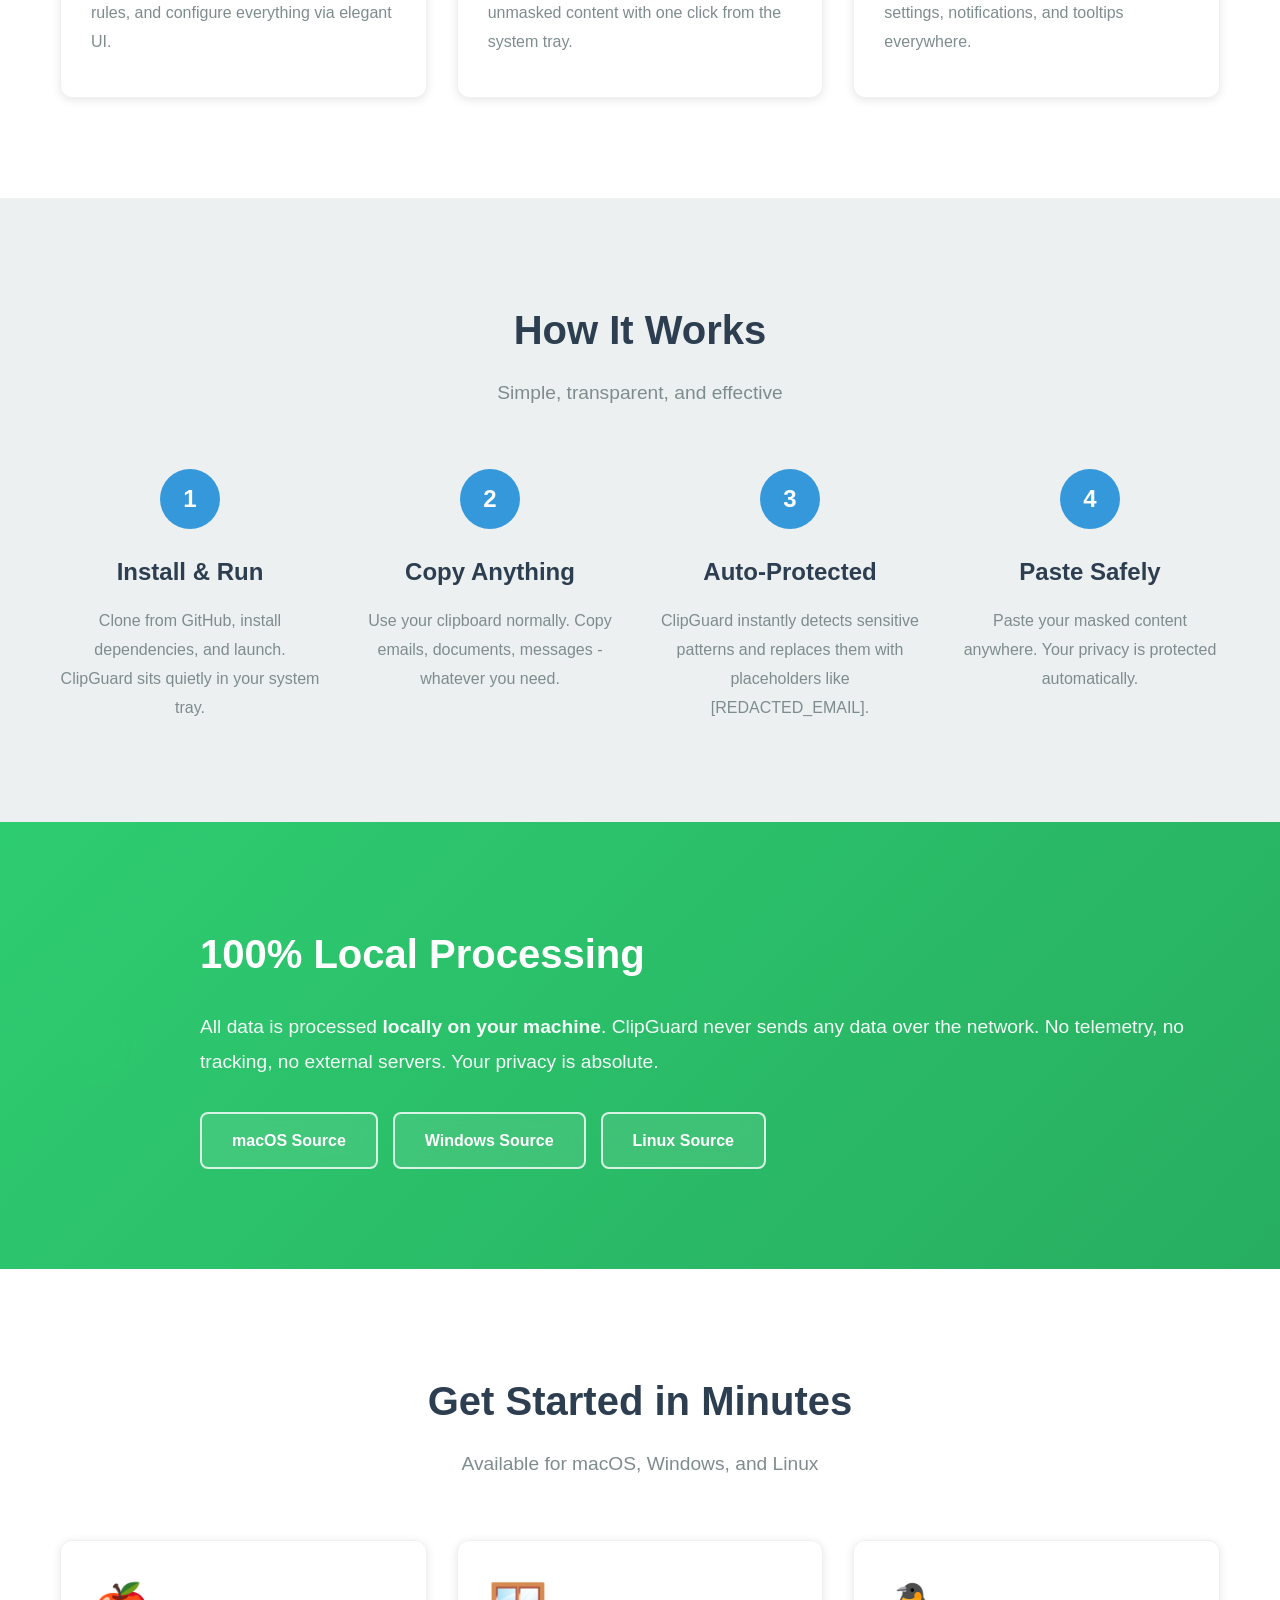
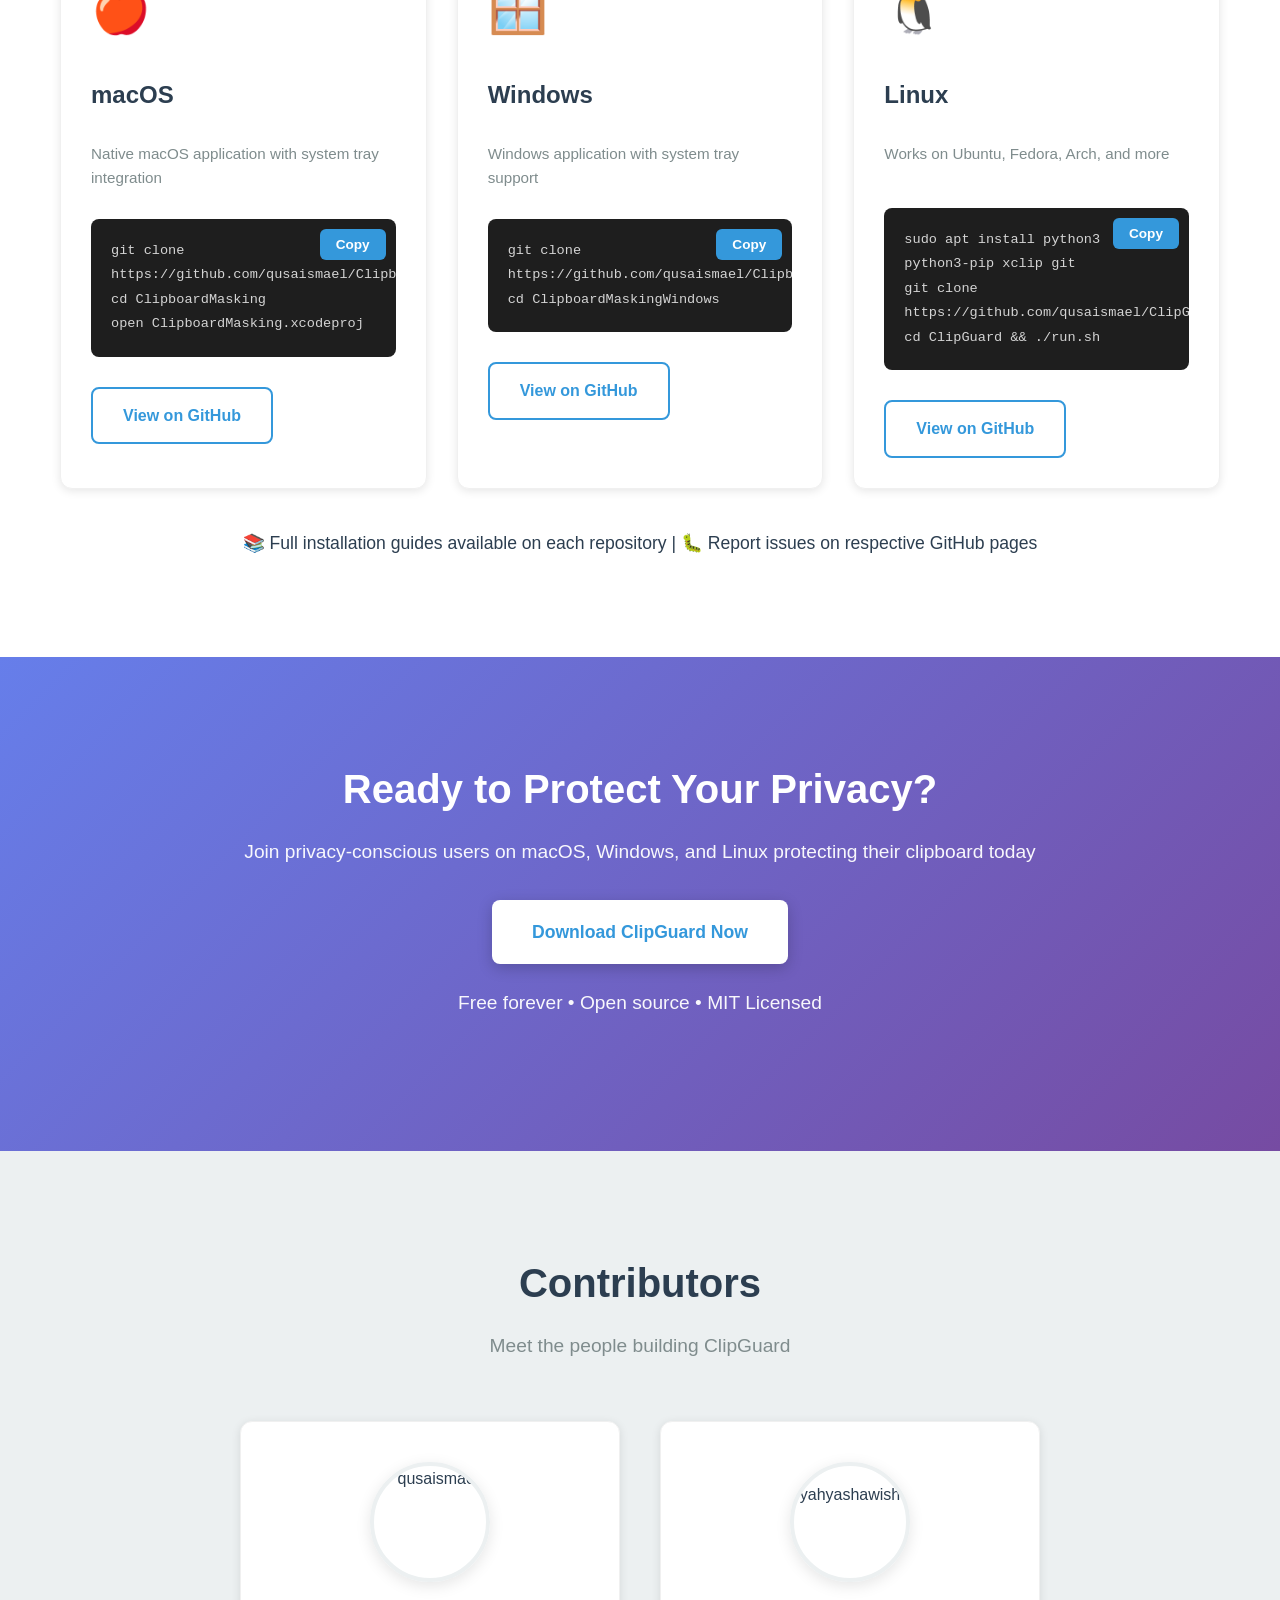
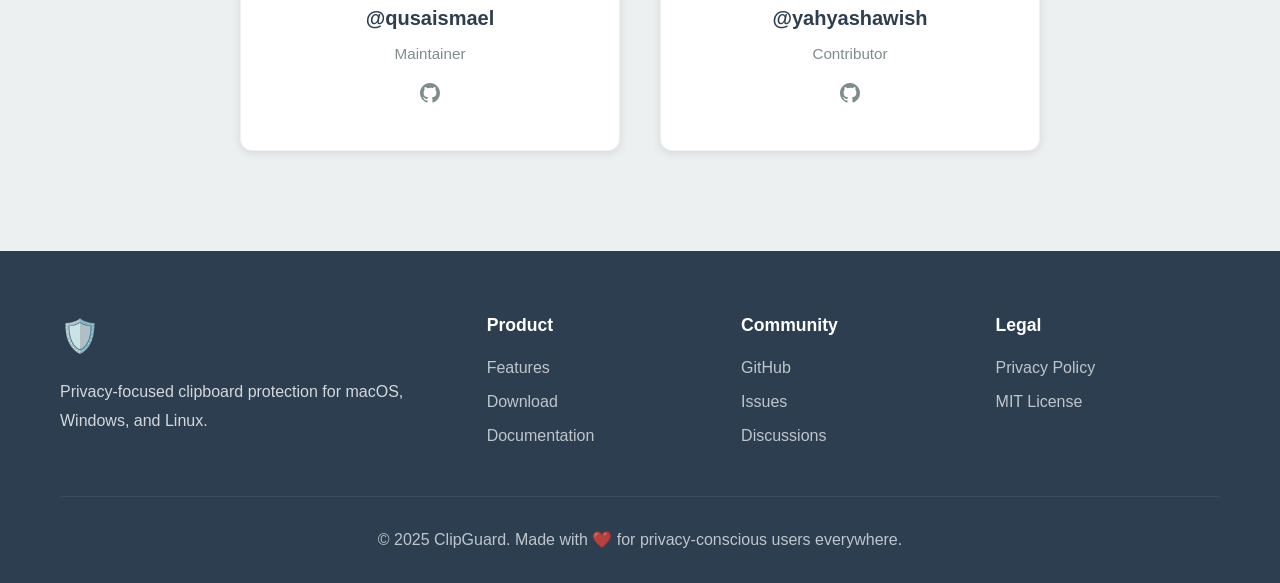
==== commit 2d472c0b: "chore: self-host IBM Plex fonts and cache-bust stylesheet" ====
--- a/index.html
+++ b/index.html
@@ -12,7 +12,7 @@
     <meta property="og:url" content="https://clipguard.dev">
     <meta name="twitter:card" content="summary_large_image">
     <title>ClipGuard - Protect Your Clipboard Privacy</title>
-    <link rel="stylesheet" href="css/styles.css">
+    <link rel="stylesheet" href="css/styles.css?v=2026.09.27">
     <link rel="icon" type="image/svg+xml" href="data:image/svg+xml,<svg xmlns='http://www.w3.org/2000/svg' viewBox='0 0 100 100'><text y='.9em' font-size='90'>🛡️</text></svg>">
 </head>
 <body>
--- a/css/styles.css
+++ b/css/styles.css
@@ -1,3 +1,50 @@
+/* ============================================================
+   ClipGuard — site stylesheet
+   Typography: IBM Plex Sans / IBM Plex Mono, self-hosted in
+   css/fonts/ (no third-party requests on a privacy product's site).
+   Monospace is reserved for literal terminal and command text.
+   ============================================================ */
+
+@font-face {
+    font-family: 'IBM Plex Sans';
+    src: url('fonts/ibm-plex-sans-latin-400-normal.woff2') format('woff2');
+    font-weight: 400;
+    font-style: normal;
+    font-display: swap;
+}
+
+@font-face {
+    font-family: 'IBM Plex Sans';
+    src: url('fonts/ibm-plex-sans-latin-600-normal.woff2') format('woff2');
+    font-weight: 600;
+    font-style: normal;
+    font-display: swap;
+}
+
+@font-face {
+    font-family: 'IBM Plex Sans';
+    src: url('fonts/ibm-plex-sans-latin-700-normal.woff2') format('woff2');
+    font-weight: 700;
+    font-style: normal;
+    font-display: swap;
+}
+
+@font-face {
+    font-family: 'IBM Plex Mono';
+    src: url('fonts/ibm-plex-mono-latin-400-normal.woff2') format('woff2');
+    font-weight: 400;
+    font-style: normal;
+    font-display: swap;
+}
+
+@font-face {
+    font-family: 'IBM Plex Mono';
+    src: url('fonts/ibm-plex-mono-latin-600-normal.woff2') format('woff2');
+    font-weight: 600;
+    font-style: normal;
+    font-display: swap;
+}
+
 /* Reset and Base Styles */
 * {
     margin: 0;
